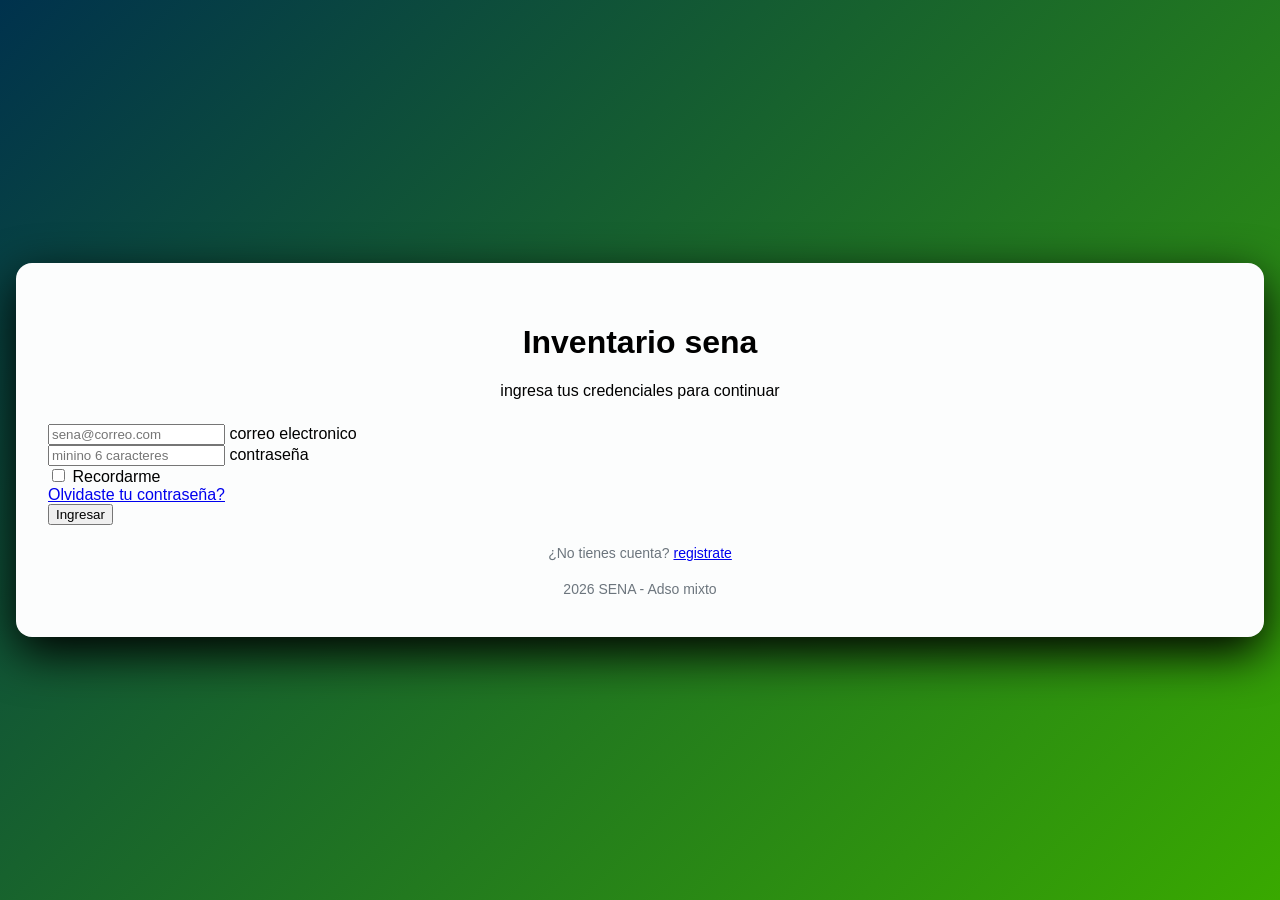
==== index.html @ 271f39ad "Initial commit" ====
<!DOCTYPE html>
<html lang="es"><!--es el idioma-->
<head><!--metadatos de la pagina-->
    <meta charset="UTF-8"> <!--es la region de colombia-->
    <meta name="viewport" content="width=device-width, initial-scale=1.0"><!--esto es las medidadas opara que se ajusten la pagina-->
    <title>iniciar sesión inventario adso</title>
    <link href="css/estilos.css" rel="stylesheet"> <!--llama los estilos personalizados-->
</head>
<body class="login-fondo">
    <main class="login-card"><!--contenido principal de la pagina-->
        <header class="login-encabezado"><!--encabezado del login-->
            <!--icono de la tienda-->
            <i class="bi bi-shop display-4 text-sena"></i>
            <h1 class="h3 fw-bold"> Inventario sena </h1> <!-- el h1 es la etiqueta de titulo-->
            <p class="text-secondary mb-0"> ingresa tus credenciales para continuar </p>
        </header>
         <form action="dashboard.html" method="get">
        <!--Form permite crear el contenido de un formulario cuando se envia nos lleva a la ruta method nos envia la informacion con get-->
        <div class="form-floating mb-3"><!--contenedor de los campos del formulario-->
            <input type="email" class="form-control" id="correo" placeholder="sena@correo.com" required>
            <!--tipe obliga que tenga @ placeholder el texto de  ejemplo required es que un campo es obligatorio-->
            <label for="correo"<i class="bi bi-envelope me-1"></i>correo electronico</label>
            <!--es una etiqueta de texto que con el for conecta un imput-->
        </div>
        <div class="form-floating mb-3">

            <input type="password" class="form-control"  id="clave" placeholder="minino 6 caracteres"minlength="6"required>
            <!--type=password oculta lo que escribes, minlength=6 exige al menos 6 caracteres-->
            <label for="clave"><i class="bi bi-lock me-1"></i>contraseña</label>
        </div>
        <div class="d-flex justify-content-between align-items-center mb-4">
            <div class="form-check">
            <input class="form-check-input" type="checkbox"id="recordar"><!--type checbox es la casilla de verificacion-->
            <label class="form-check-label" for="recordar">Recordarme</label>

        </div>
        <a href="#" class="small text-decoration-none"> Olvidaste tu contraseña?</a>
    </div>


        <button type="submit" class="btn btn-sena w-100 py-2 fw-semibold">
            <i class="bi bi-box-arrow-in-right me-1"></i>Ingresar
        </button><!--envia el formulario antes de revisar los campos requered email y minlength-->

    </form><!--cierra el formulario-->

    <p class="login-pie"> ¿No tienes cuenta? <a href="registro.html" class="text-decoration-none">registrate</a></p><!--nos lleva a la pagina registarse-->
    <footer class="login-pie">2026 SENA - Adso mixto 
    </footer><!-- es el pie de pagina-->


    </main>

</body>
</html>
---- css/estilos.css ----
/* hoja de estilos de sofware de inventarios*/

/*variables de marca es decir las generales*/
:root{/* es la raiz del documentolas las variables declaradas aqui sirven para toda la pagina*/

    --sena-verde:#39a900;/* toda variable inicia -- el texto esta en hexadecimal pero puede colocarlo en texto*/
    --sena-verde-oscuro:#2e8700;
    --sena-azul:#00324d ;
    --sidebar-ancho:250px /*ancho del menu lateral px es la unidad*/

} 
/*variables generales estilos que aplican todas la paginas*/ 
body {/*afecta todo el cuerpo de la pagina*/
    margin:0;/*quta la margen que el navegador coloca en el navegador  por defecto*/
    font-family: "segoe ui",roboto, arial,
    sans-serif;/*tipos de letra sino existe pasa a la siguiente*/

}
/* texto verde sena */
.texto-sena {
    /*usa la variable de marca*/
    color: var(--sena-verde);

}

/*boton con colores del sena usando las variables de bootstrap*/
/*se usa junto a btn: class="btn btn-sena"*/
.btn-sena {
    /*color de texto*/
    --bs-btn-color:#fff;
    /*color de fondo*/
    --bs-btn-bg: var(--sena-verde);
    /*color de borde*/
    --bs-btn-border-color:var(var var(--sena-verde));
    /*texto con el mouse arriba*/
    --bs-btn-hover-color:#fff;
    /*fondo con el mouse encima*/
    --bs-btn-hver-bg: var(var var(--sena-verde-oscuro));
    /*borde con el mouse encima*/
    --bs-btn--border-color: var(var(--sena-verde-oscuro));
    /*texto mientras se hace clic */
    --bs--btn--active-color:#fff;
    /*fondo mientras se hace clic*/
    --bs-btn-active-bg: var(var(--sena-verde-oscuro));
    /* borde mientras se hace clic*/
    --bs-btn-active-border-color: var(var(--sena-verde-oscuro));
    /*cierra la regla*/
}
/* la coma aplica la misma regla a varios selectores: los campos con el foco*/
.form-control:focus,
/*las listas desplegables con foco*/
.form-select:focus,
/* y las casilas con foco*/
.form-check-input:focus {
    /*borde verde en lugar del azul de bootstrap*/
    border-color: var(--sena-verde);
    /*halo verde traslucido al rededor del campo*/
    box-shadow: 0 0 0. 25rem rgba(57, 169, 0, .25);
    /*cierre de la regla*/

}

/*casilla o interructor marcado*/
.form-check-input:checked {
    /*relleno verde*/
    background-color: var(--sena-verde);
    /*borde verde*/
    border-color: var(--sena-verde);
    /*cierra la regla*/
    
}

/* login y registro*/
/* fondo de pantalla */
.login-fondo {
    /*alto minimo de toda la ventana*/
    min-height: 100vh;
    /*flexbox*/
    display: flex;
    /*centro vertical*/
    align-items: center;
    justify-content: center;
    /*relleno en celular*/
    padding: 1rem;
    /* el padding no suma al alto */
    box-sizing: border-box;
    /*degradado azul*/
    background: linear-gradient(135deg, var(--sena-azul), var(--sena-verde));
    /*cierra la regla*/
    
}

/*tarjeta blanca*/
.login-card {
    /*ancho completo*/
    width: 100%;
    /*hasta 420px*/
    max-width: 420;
    /*fondo blanco*/
    background-color: #fcfdfd;
    /*esquinas redondeadas*/
    border-radius: 1rem;
    /*relleno interno*/
    padding: 2.5rem 2rem;
    /*el ancho incluye el relleno*/
    box-sizing: border-box;
    /*sombra*/
    box-shadow: 0 1rem 3rem rgba(0, 0, .25);
    /*cierre regla*/
    
}

/*dos clases pegadas (sin espacio) = elementos que tienen ambas clases
la usara el registro que tiene mas campos*/
.login-card.ancha {
    /*tarjeta mas ancha*/
    max-width: 680px;
    /*cierre de la regla*/

} 
/*encabezado de la tarjeta*/
.login-encabezado {
    /*centrado*/
    text-align: center;
    /*espacio inferior*/
    margin-bottom: 1.5rem;
    /*cierre de la regla*/

}

/*titulo dentro del encabezado*/
.loign-encabezado h1 {
    /*azul SENA */
    color: var(--sena-azul);
    /* margen pequeño*/
    margin: .25rem 0;
    /*cierre de la regla*/
}

/*textos pequeños de abajo*/
.login-pie {
    /*centrados*/
    text-align: center;
    /*letra pequeña*/
    font-size: .875rem;
    /*gris*/
    color: #6c757d;
    /*marguen superior*/
    margin: 1.25rem 0 0;
    /*cierre de la regla */

}
/*panel menu lateral*/
/*clase del <aside> del menu lateral*/
.sidebar {
    /*fondo azul sena usamos !IMPORTANT porque en pantallas grandes
    Bootstrap pone offcanvas-lg con fondo transparente usando !important y solo
    asi podemos priorizarlo*/
    background-color: var(--sena-azul)
    !important;
    /*texto blanco dentro del menu*/
    color: #fff;
    /*cierre la regla*/
}

/*enlaces del menu lateral*/
.sidebar .nav-link {
    /*blanco al 75% los enlace no activos se ven un poco apagados*/
    color: rgba(255, 255, 255 .75);
    /*esquinas redondeadas*/
    border-radius: .5rem;
    /*separacion entre enlaces*/
    margin-bottom: .25rem;
    /*cierre la regla*/

}

/*enlace con el mouse encima*/
.sidebar .nav-link:hover {
    color: #fff;
    /*texto blanco al 10% un resalte sutil*/
    background-color: rgba(255, 255, 255 .1);
    /*cierre de la regla*/

}

/*enlace de la pagina actual (tiene las dos clases: nav-link y active*/
.sidebar .nav-link.active {
    /*texto blanco*/
    color: #fff;
    /*fondo verde sena el usuario sabe en que modulo esta*/
    background-color: var(--sena-verde);
    /*cierre la regla*/
   
}

/* las reglas siguientes solo aplican en pantallas de 992 px o mas el breakpoint de boostrap*/
@media (min-width:992px) {
    /*menu lateral del computador */
    .sidebar {
        /*queda fijo no se mueve al desplazar la pagina*/
        position: fixed;
        /*pegado arriba*/
        top: 0;
        /* y abajo ocupa todo el alto*/
        bottom: 0;
        /*pegado a la izquierda*/
        left: 0;
        /*ancho tomado de la variable (250px)*/
        width: var(--sidebar-ancho);
        
    }

    /*cuerpo del menu computador*/
    .sidebar .offcanvas-body {
        /*ocupa todo el alto asi el boton cerra sesion queda al fondo*/
        height: 100%;
        /*si el menu es muy largo aparece la barra de desplazamiento*/
        overflow-y: auto;
    }

    /*contenedor de la barra superior + el contenido*/
    .contenido {
        /*se corre a la derecha el ancho del menu para que no quede debajo de el*/
        margin-left: var(--sidebar-ancho);

    }
/*cierre de la funcion @media*/
            
}

/*tarjetas de los indicadores*/
/*tarjetas con los numeros del dashboard (kpi indicador clave*/
.tarjetas-kpi {
    /*sin borde general*/
    border: 0;
    /*excepto una franja verde a la izquierda*/
    border-left: 4px solid var(var(--sena-verde));
    /*anima 2 segundos el movimiento y la sombra en 0.2 segundos*/
    transition: transform .2s box-shadow .2s;

}

/*tarjeta con el mouse encima*/
.tarjetas-kpi:hover {
    /*la sube 4px efecto de levantarse*/
    transform: translateY(-4px);
    /*sombra mas marcada (!important para ganarle al shadow-sm*/
    box-shadow: 0 .5rem rgba(0, 0, 0, .12) !important;

}

/*cuadro de color que contiene el icono de la tarjeta*/
.icono-kpi {
    width: 52px;
    height: 52px;
    /*flexbox para centrar el icono*/
    display: flex;
    align-items: center;
    justify-content: center;
    border-radius: .75rem;
    font-size: 1.5rem;
}

/*modulos de gestion*/
/*circulo con las iniciales del usuario*/
.avatar {
    width: 38px;
    height: 38px;
    border-radius: 50%;
    /*flexbox en line para centrar las letras*/
    display: inline-flex;
    align-items: center;
    justify-content: center;
    /*letras seminegritas*/
    font-weight: 600;
    font-size: .85rem;
    /*evita que el circulo se aplaste falta de espacio*/
    flex-shrink: 0;
}

/*personalizamos la paginacion de bootstrapcon sus variables*/
/*color de los numeros*/

.pagination {
--bs-pagination-color: var(--sena-azul);
/*fondo de pagina activa*/
--bs-pagination-active-bg: var(var(--sena-verde));
/*borde de pagina activa*/
--bs-pagination-active-border-color: var(var(--sena-verde));

}

/* tarjeta punteada que invita a crear una categoria nueva*/
.tajeta-agregar {
    border: 2px dashed #ced4da;
    background-color: transparent;
    color: #6c757d;
    min-height: 200px;
    /*anima los cambios de color*/
    transition: border-color .2s, color .2s;

}

/*al pasar el mouse*/
.tarjeta-agregar:hover {
    border-color: var(--sena-verde);
    color: var(--sena-verde);

}

/*cuadro done ira la foto del color*/
.miniatura {
    width: 48px;
    height: 48px;
    display: flex;
    align-items: center;
    border-radius: .5rem;
    background-color: #eef2f5;
    color: var(--sena-azul);
    font-size: 1.4rem;
    flex-shrink: 0;
    
}

/*listra de categorias de la clase*/
.list-group {
    /*fonde item activo*/
    --bs-list-group-active-bg: var(var(--sena-verde));
    /*borde de item activo*/
    --bs-list-group-active-border-color: var(var(--sena-verde));

}
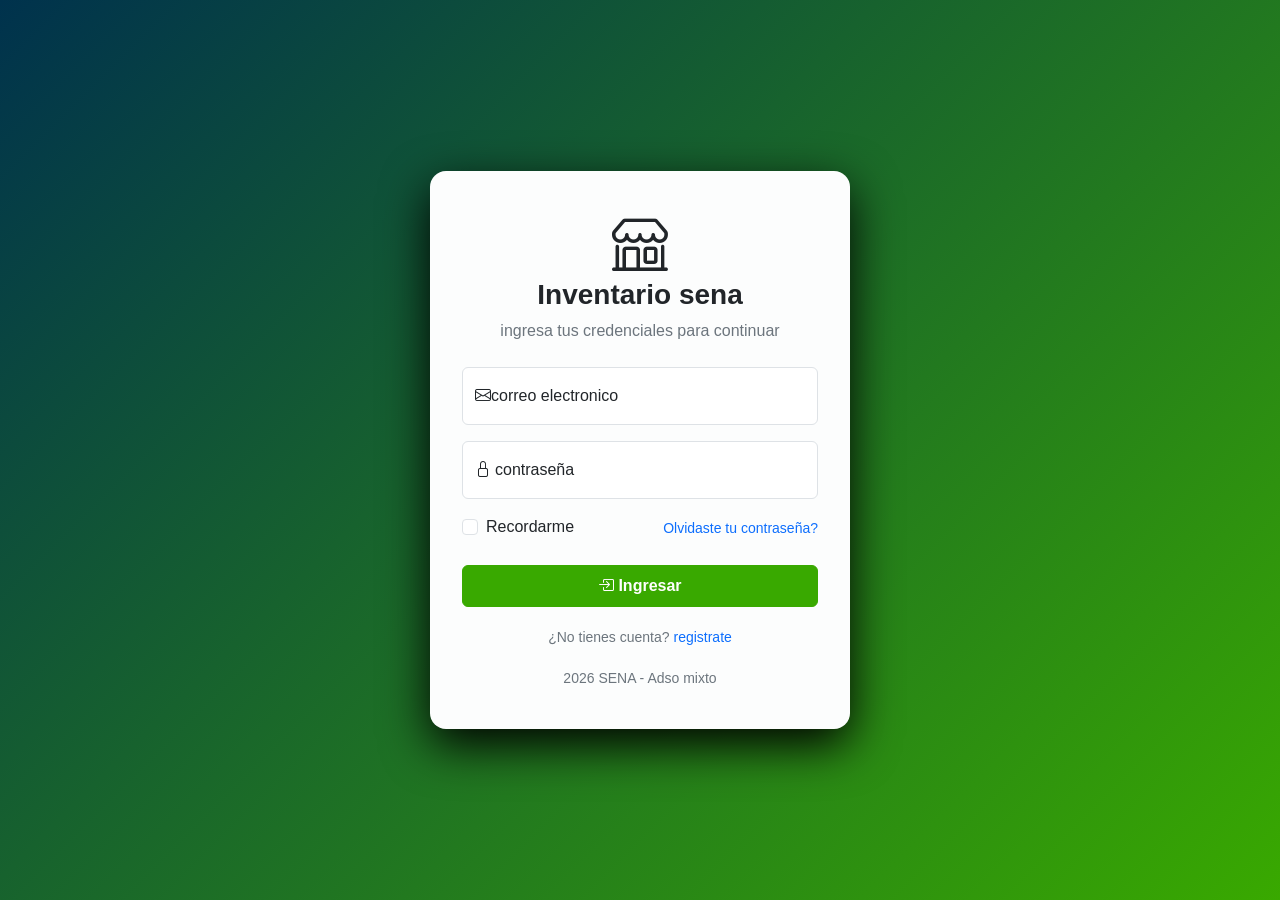
==== commit 7eb6d01e: "cambios en css y el index agregamos el bootstrap y le colocamos los iconos a la pagina" ====
--- a/index.html
+++ b/index.html
@@ -4,10 +4,19 @@
     <meta charset="UTF-8"> <!--es la region de colombia-->
     <meta name="viewport" content="width=device-width, initial-scale=1.0"><!--esto es las medidadas opara que se ajusten la pagina-->
     <title>iniciar sesión inventario adso</title>
-    <link href="css/estilos.css" rel="stylesheet"> <!--llama los estilos personalizados-->
+    <!-- CSS de bootstrap 5.3.3 desde url predeterminada-->
+
+     <link href="https://cdn.jsdelivr.net/npm/bootstrap@5.3.3/dist/css/bootstrap.min.css"  rel="stylesheet">
+     <link href="css/estilos.css" rel="stylesheet">
+
+     <!--Libreria de iconos de Bootstrap-->
+
+     <link href="https://cdn.jsdelivr.net/npm/bootstrap-icons@1.11.3/font/bootstrap-icons.min.css" rel="stylesheet">
+     <link href="css/estilos.css" rel="stylesheet"> <!--llama los estilos personalizados-->
+
 </head>
 <body class="login-fondo">
-    <main class="login-card"><!--contenido principal de la pagina-->
+    <main class="login-card"> <!--contenido principal de la pagina-->
         <header class="login-encabezado"><!--encabezado del login-->
             <!--icono de la tienda-->
             <i class="bi bi-shop display-4 text-sena"></i>
--- a/css/estilos.css
+++ b/css/estilos.css
@@ -31,19 +31,19 @@
     /*color de fondo*/
     --bs-btn-bg: var(--sena-verde);
     /*color de borde*/
-    --bs-btn-border-color:var(var var(--sena-verde));
+    --bs-btn-border-color:var(--sena-verde);
     /*texto con el mouse arriba*/
     --bs-btn-hover-color:#fff;
     /*fondo con el mouse encima*/
-    --bs-btn-hver-bg: var(var var(--sena-verde-oscuro));
+    --bs-btn-hover-bg: var(--sena-verde-oscuro);
     /*borde con el mouse encima*/
-    --bs-btn--border-color: var(var(--sena-verde-oscuro));
+    --bs-btn--border-color: var(--sena-verde-oscuro);
     /*texto mientras se hace clic */
     --bs--btn--active-color:#fff;
     /*fondo mientras se hace clic*/
-    --bs-btn-active-bg: var(var(--sena-verde-oscuro));
+    --bs-btn-active-bg: var(--sena-verde-oscuro);
     /* borde mientras se hace clic*/
-    --bs-btn-active-border-color: var(var(--sena-verde-oscuro));
+    --bs-btn-active-border-color: var(--sena-verde-oscuro);
     /*cierra la regla*/
 }
 /* la coma aplica la misma regla a varios selectores: los campos con el foco*/
@@ -95,7 +95,7 @@
     /*ancho completo*/
     width: 100%;
     /*hasta 420px*/
-    max-width: 420;
+    max-width: 420px;
     /*fondo blanco*/
     background-color: #fcfdfd;
     /*esquinas redondeadas*/
--- a/css/estilos.css
+++ b/css/estilos.css
@@ -31,19 +31,19 @@
     /*color de fondo*/
     --bs-btn-bg: var(--sena-verde);
     /*color de borde*/
-    --bs-btn-border-color:var(var var(--sena-verde));
+    --bs-btn-border-color:var(--sena-verde);
     /*texto con el mouse arriba*/
     --bs-btn-hover-color:#fff;
     /*fondo con el mouse encima*/
-    --bs-btn-hver-bg: var(var var(--sena-verde-oscuro));
+    --bs-btn-hover-bg: var(--sena-verde-oscuro);
     /*borde con el mouse encima*/
-    --bs-btn--border-color: var(var(--sena-verde-oscuro));
+    --bs-btn--border-color: var(--sena-verde-oscuro);
     /*texto mientras se hace clic */
     --bs--btn--active-color:#fff;
     /*fondo mientras se hace clic*/
-    --bs-btn-active-bg: var(var(--sena-verde-oscuro));
+    --bs-btn-active-bg: var(--sena-verde-oscuro);
     /* borde mientras se hace clic*/
-    --bs-btn-active-border-color: var(var(--sena-verde-oscuro));
+    --bs-btn-active-border-color: var(--sena-verde-oscuro);
     /*cierra la regla*/
 }
 /* la coma aplica la misma regla a varios selectores: los campos con el foco*/
@@ -95,7 +95,7 @@
     /*ancho completo*/
     width: 100%;
     /*hasta 420px*/
-    max-width: 420;
+    max-width: 420px;
     /*fondo blanco*/
     background-color: #fcfdfd;
     /*esquinas redondeadas*/
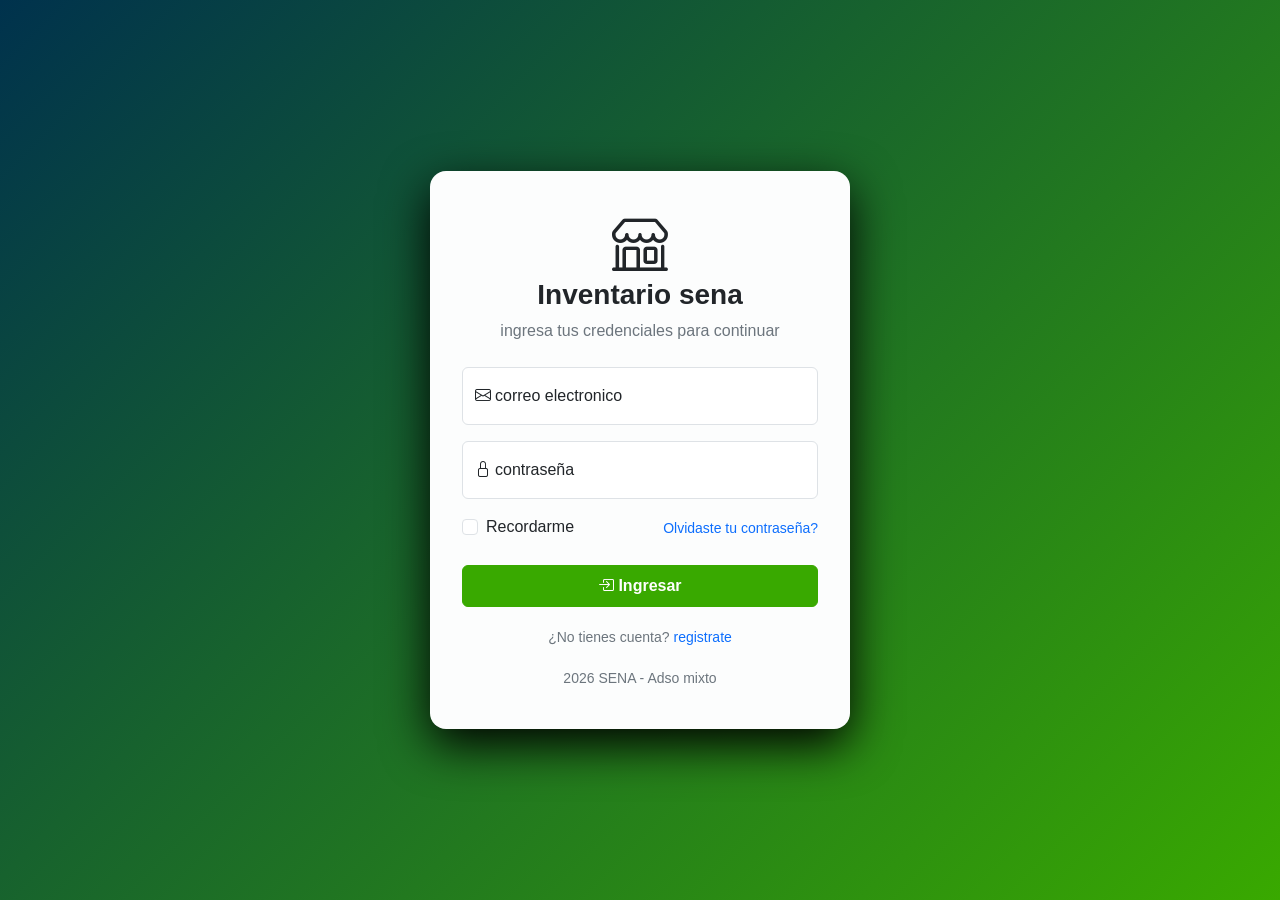
==== commit 161d950f: "correccion de iconos se separaron los iconos del texto" ====
--- a/index.html
+++ b/index.html
@@ -28,7 +28,8 @@
         <div class="form-floating mb-3"><!--contenedor de los campos del formulario-->
             <input type="email" class="form-control" id="correo" placeholder="sena@correo.com" required>
             <!--tipe obliga que tenga @ placeholder el texto de  ejemplo required es que un campo es obligatorio-->
-            <label for="correo"<i class="bi bi-envelope me-1"></i>correo electronico</label>
+            <label for="correo">
+                <i class="bi bi-envelope me-1"></i>correo electronico</label>
             <!--es una etiqueta de texto que con el for conecta un imput-->
         </div>
         <div class="form-floating mb-3">
--- a/css/estilos.css
+++ b/css/estilos.css
@@ -309,7 +309,7 @@
 
 }
 
-/*cuadro done ira la foto del color*/
+/*cuadro donde ira la foto del color*/
 .miniatura {
     width: 48px;
     height: 48px;
--- a/css/estilos.css
+++ b/css/estilos.css
@@ -309,7 +309,7 @@
 
 }
 
-/*cuadro done ira la foto del color*/
+/*cuadro donde ira la foto del color*/
 .miniatura {
     width: 48px;
     height: 48px;
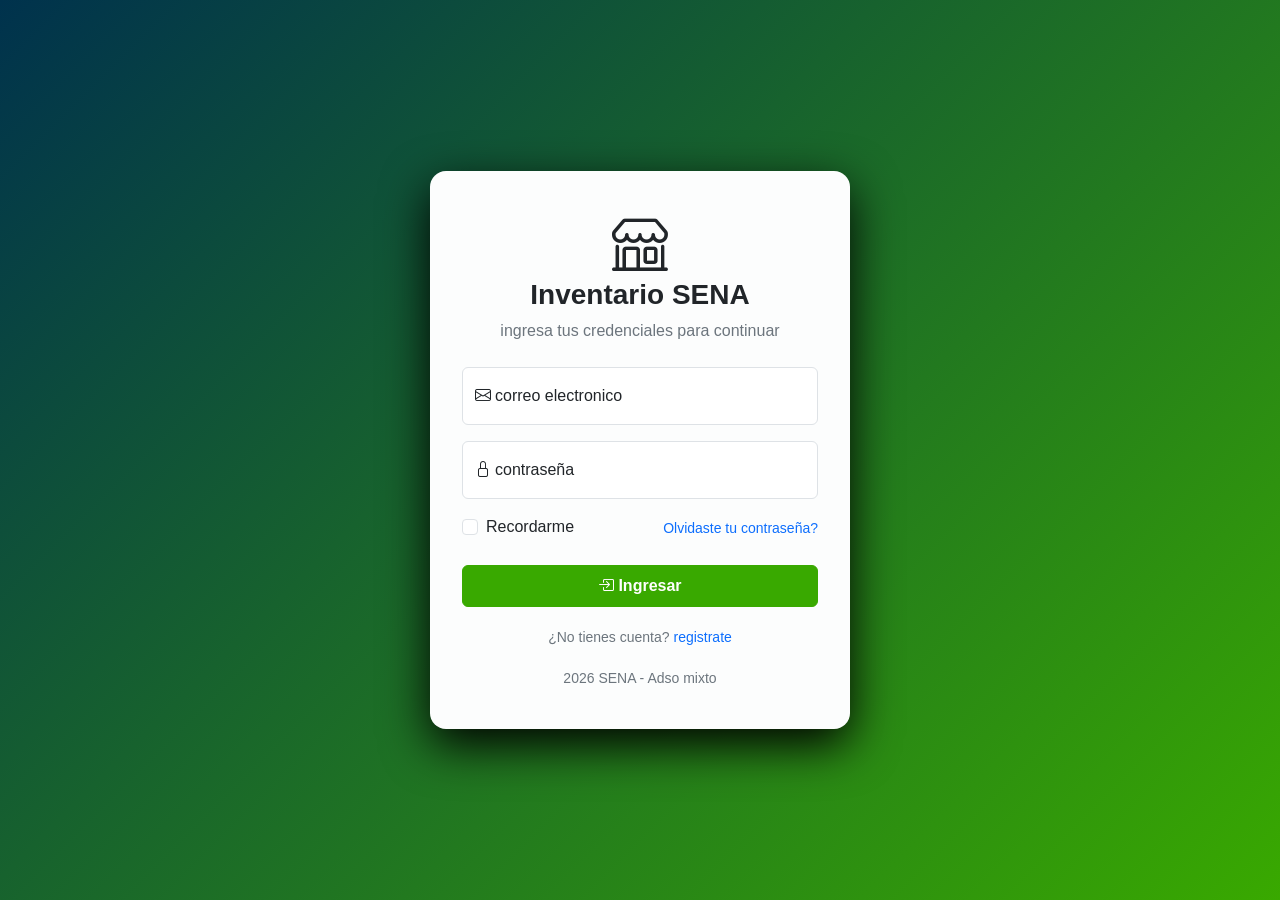
==== commit c58c3f9e: "dashboard html agregamos el dashboard" ====
--- a/index.html
+++ b/index.html
@@ -17,10 +17,10 @@
 </head>
 <body class="login-fondo">
     <main class="login-card"> <!--contenido principal de la pagina-->
-        <header class="login-encabezado"><!--encabezado del login-->
+        <header class="login-encabezado"> <!--encabezado del login-->
             <!--icono de la tienda-->
             <i class="bi bi-shop display-4 text-sena"></i>
-            <h1 class="h3 fw-bold"> Inventario sena </h1> <!-- el h1 es la etiqueta de titulo-->
+            <h1 class="h3 fw-bold"> Inventario SENA </h1> <!-- el h1 es la etiqueta de titulo-->
             <p class="text-secondary mb-0"> ingresa tus credenciales para continuar </p>
         </header>
          <form action="dashboard.html" method="get">
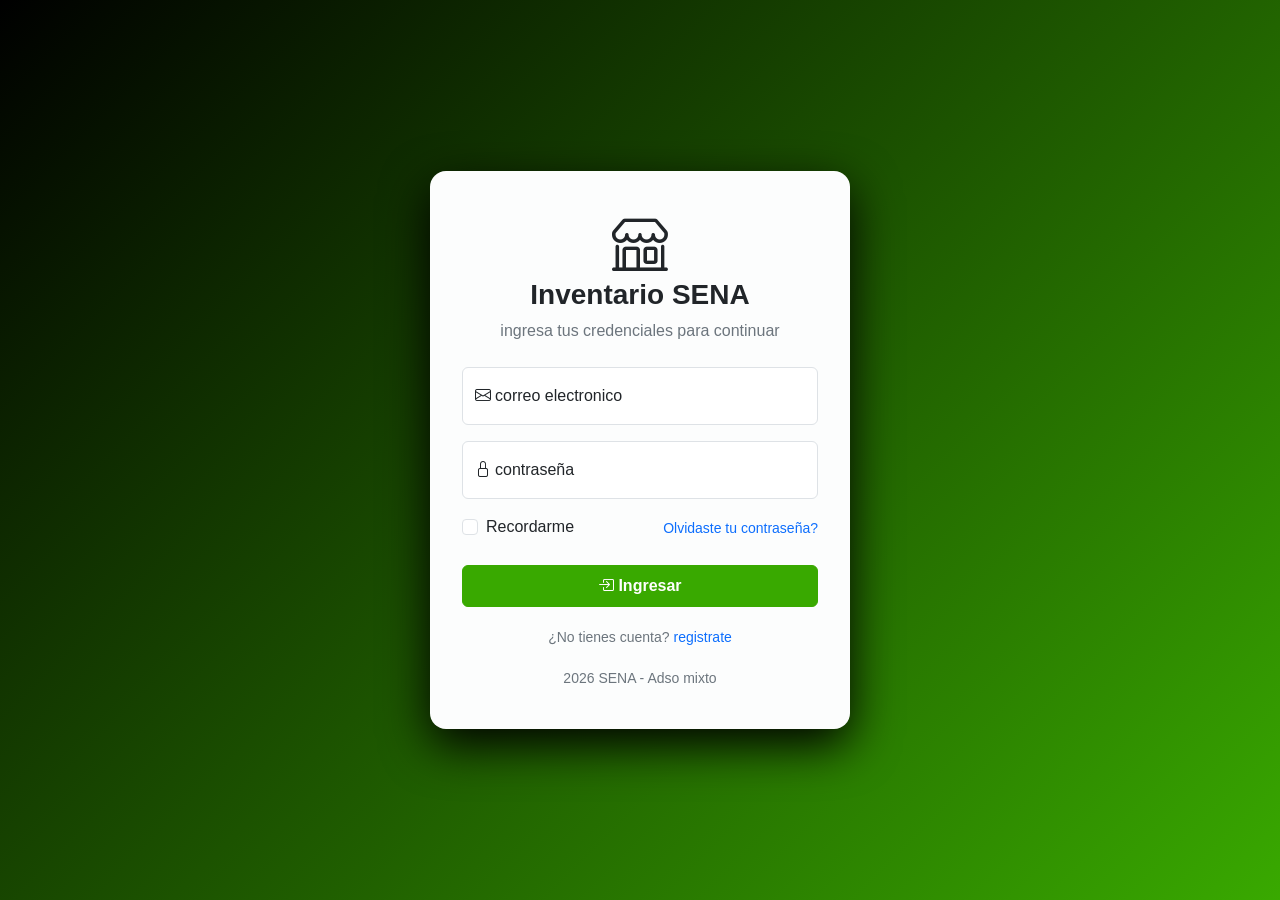
==== commit f41f5141: "dashboard con sus columnas se agregaron las columnas y se corrigieron unos errores de css" ====
--- a/index.html
+++ b/index.html
@@ -3,7 +3,7 @@
 <head><!--metadatos de la pagina-->
     <meta charset="UTF-8"> <!--es la region de colombia-->
     <meta name="viewport" content="width=device-width, initial-scale=1.0"><!--esto es las medidadas opara que se ajusten la pagina-->
-    <title>iniciar sesión inventario adso</title>
+    <title>iniciar sesion inventario adso</title>
     <!-- CSS de bootstrap 5.3.3 desde url predeterminada-->
 
      <link href="https://cdn.jsdelivr.net/npm/bootstrap@5.3.3/dist/css/bootstrap.min.css"  rel="stylesheet">
--- a/css/estilos.css
+++ b/css/estilos.css
@@ -5,7 +5,7 @@
 
     --sena-verde:#39a900;/* toda variable inicia -- el texto esta en hexadecimal pero puede colocarlo en texto*/
     --sena-verde-oscuro:#2e8700;
-    --sena-azul:#00324d ;
+    --sena-azul:#000000 ;
     --sidebar-ancho:250px /*ancho del menu lateral px es la unidad*/
 
 } 
@@ -166,11 +166,11 @@
 /*enlaces del menu lateral*/
 .sidebar .nav-link {
     /*blanco al 75% los enlace no activos se ven un poco apagados*/
-    color: rgba(255, 255, 255 .75);
+    color: rgba(255, 255, 255, 0.75);
     /*esquinas redondeadas*/
-    border-radius: .5rem;
+    border-radius: 0.5rem;
     /*separacion entre enlaces*/
-    margin-bottom: .25rem;
+    margin-bottom: 0.25rem;
     /*cierre la regla*/
 
 }
--- a/css/estilos.css
+++ b/css/estilos.css
@@ -5,7 +5,7 @@
 
     --sena-verde:#39a900;/* toda variable inicia -- el texto esta en hexadecimal pero puede colocarlo en texto*/
     --sena-verde-oscuro:#2e8700;
-    --sena-azul:#00324d ;
+    --sena-azul:#000000 ;
     --sidebar-ancho:250px /*ancho del menu lateral px es la unidad*/
 
 } 
@@ -166,11 +166,11 @@
 /*enlaces del menu lateral*/
 .sidebar .nav-link {
     /*blanco al 75% los enlace no activos se ven un poco apagados*/
-    color: rgba(255, 255, 255 .75);
+    color: rgba(255, 255, 255, 0.75);
     /*esquinas redondeadas*/
-    border-radius: .5rem;
+    border-radius: 0.5rem;
     /*separacion entre enlaces*/
-    margin-bottom: .25rem;
+    margin-bottom: 0.25rem;
     /*cierre la regla*/
 
 }
